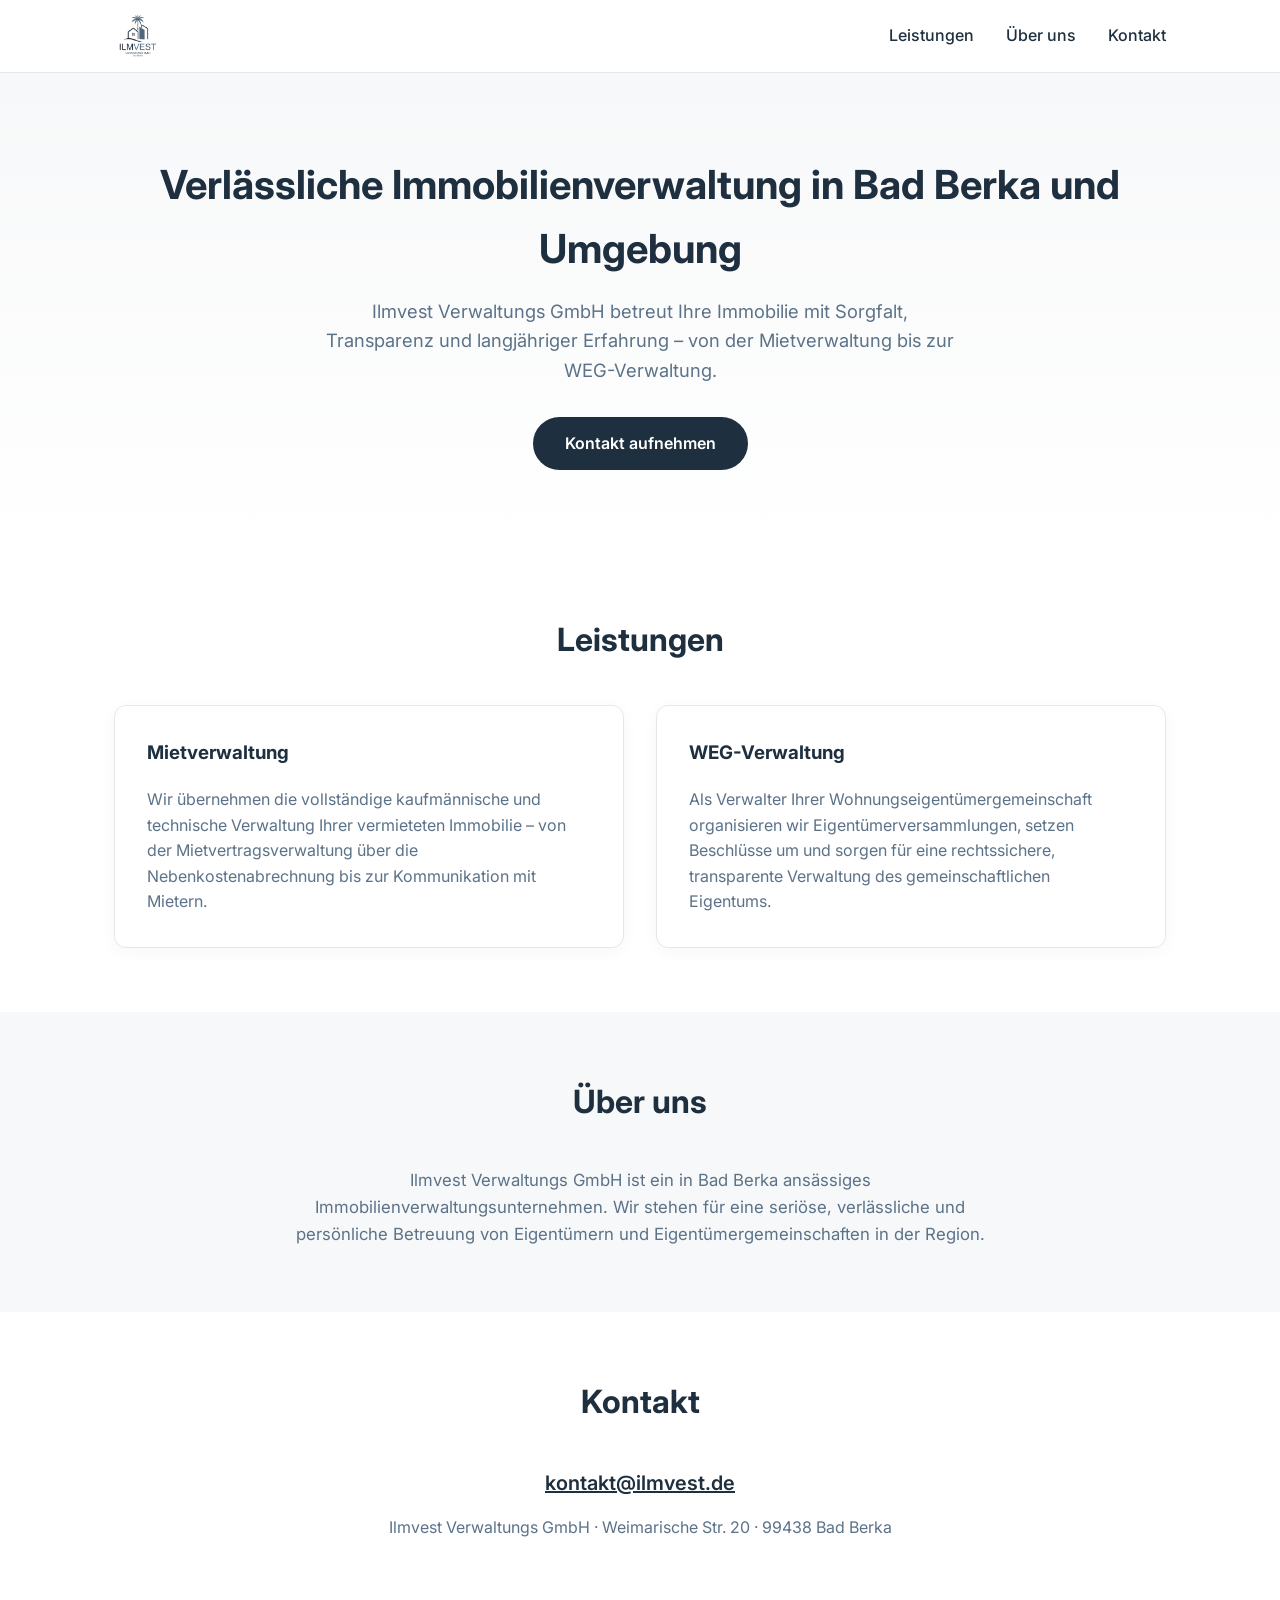
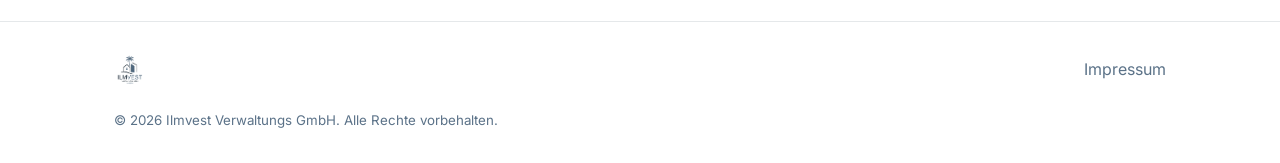
==== index.html @ 4a4e701b "Add homepage, Impressum page, and nav script Co-Authored-By: Claude Sonnet 5 <noreply@anthropic.com>" ====
<!DOCTYPE html>
<html lang="de">
<head>
  <meta charset="UTF-8">
  <meta name="viewport" content="width=device-width, initial-scale=1.0">
  <title>Ilmvest Verwaltungs GmbH – Immobilienverwaltung in Bad Berka</title>
  <meta name="description" content="Ilmvest Verwaltungs GmbH bietet verlässliche Mietverwaltung und WEG-Verwaltung in Bad Berka und Umgebung.">
  <link rel="preconnect" href="https://fonts.googleapis.com">
  <link rel="preconnect" href="https://fonts.gstatic.com" crossorigin>
  <link href="https://fonts.googleapis.com/css2?family=Inter:wght@400;500;600;700&display=swap" rel="stylesheet">
  <link rel="stylesheet" href="assets/style.css">
</head>
<body>
  <header class="site-header">
    <div class="container">
      <a class="logo" href="index.html">
        <img src="assets/logo.png" alt="Ilmvest Verwaltungs GmbH Logo">
      </a>
      <nav class="nav nav-desktop">
        <ul>
          <li><a href="#leistungen">Leistungen</a></li>
          <li><a href="#ueber-uns">Über uns</a></li>
          <li><a href="#kontakt">Kontakt</a></li>
        </ul>
      </nav>
      <details class="nav-mobile">
        <summary aria-label="Menü öffnen">☰</summary>
        <nav class="nav-mobile-panel">
          <a href="#leistungen">Leistungen</a>
          <a href="#ueber-uns">Über uns</a>
          <a href="#kontakt">Kontakt</a>
        </nav>
      </details>
    </div>
  </header>

  <main>
    <section class="hero">
      <div class="container">
        <h1>Verlässliche Immobilienverwaltung in Bad Berka und Umgebung</h1>
        <p>Ilmvest Verwaltungs GmbH betreut Ihre Immobilie mit Sorgfalt, Transparenz und langjähriger Erfahrung – von der Mietverwaltung bis zur WEG-Verwaltung.</p>
        <a class="btn" href="#kontakt">Kontakt aufnehmen</a>
      </div>
    </section>

    <section id="leistungen" class="section">
      <div class="container">
        <h2>Leistungen</h2>
        <div class="card-grid">
          <div class="card">
            <h3>Mietverwaltung</h3>
            <p>Wir übernehmen die vollständige kaufmännische und technische Verwaltung Ihrer vermieteten Immobilie – von der Mietvertragsverwaltung über die Nebenkostenabrechnung bis zur Kommunikation mit Mietern.</p>
          </div>
          <div class="card">
            <h3>WEG-Verwaltung</h3>
            <p>Als Verwalter Ihrer Wohnungseigentümergemeinschaft organisieren wir Eigentümerversammlungen, setzen Beschlüsse um und sorgen für eine rechtssichere, transparente Verwaltung des gemeinschaftlichen Eigentums.</p>
          </div>
        </div>
      </div>
    </section>

    <section id="ueber-uns" class="section section-alt">
      <div class="container">
        <h2>Über uns</h2>
        <p class="about-text">Ilmvest Verwaltungs GmbH ist ein in Bad Berka ansässiges Immobilienverwaltungsunternehmen. Wir stehen für eine seriöse, verlässliche und persönliche Betreuung von Eigentümern und Eigentümergemeinschaften in der Region.</p>
      </div>
    </section>

    <section id="kontakt" class="section contact">
      <div class="container">
        <h2>Kontakt</h2>
        <p><a class="email" href="mailto:kontakt@ilmvest.de">kontakt@ilmvest.de</a></p>
        <p class="address">Ilmvest Verwaltungs GmbH · Weimarische Str. 20 · 99438 Bad Berka</p>
      </div>
    </section>
  </main>

  <footer class="site-footer">
    <div class="container">
      <img src="assets/logo.png" alt="Ilmvest Verwaltungs GmbH Logo">
      <nav>
        <a href="impressum.html">Impressum</a>
      </nav>
      <small>&copy; 2026 Ilmvest Verwaltungs GmbH. Alle Rechte vorbehalten.</small>
    </div>
  </footer>

  <script src="assets/script.js"></script>
</body>
</html>
---- assets/style.css ----
:root {
  --color-primary: #1e2f3f;
  --color-accent: #5b7288;
  --color-bg: #ffffff;
  --color-bg-alt: #f7f8f9;
  --color-text: #1e2f3f;
  --color-text-muted: #5b7288;
  --font-base: "Inter", system-ui, -apple-system, "Segoe UI", sans-serif;
  --max-width: 1100px;
}

* {
  box-sizing: border-box;
}

body {
  margin: 0;
  font-family: var(--font-base);
  color: var(--color-text);
  background: var(--color-bg);
  line-height: 1.6;
}

img {
  max-width: 100%;
  display: block;
}

a {
  color: var(--color-accent);
}

.container {
  max-width: var(--max-width);
  margin: 0 auto;
  padding: 0 1.5rem;
}

/* Header */
.site-header {
  position: sticky;
  top: 0;
  background: var(--color-bg);
  border-bottom: 1px solid #e5e8ea;
  z-index: 10;
}

.site-header .container {
  display: flex;
  align-items: center;
  justify-content: space-between;
  padding-top: 0.75rem;
  padding-bottom: 0.75rem;
}

.site-header .logo img {
  height: 48px;
}

.nav ul {
  list-style: none;
  display: flex;
  gap: 2rem;
  margin: 0;
  padding: 0;
}

.nav a {
  text-decoration: none;
  color: var(--color-primary);
  font-weight: 500;
}

.nav a:hover {
  color: var(--color-accent);
}

/* Mobile nav uses <details>/<summary>, no JS required */
.nav-mobile {
  display: none;
  position: relative;
}

.nav-mobile summary {
  list-style: none;
  cursor: pointer;
  font-size: 1.75rem;
  line-height: 1;
  color: var(--color-primary);
}

.nav-mobile summary::-webkit-details-marker {
  display: none;
}

.nav-mobile[open] .nav-mobile-panel {
  display: flex;
}

.nav-mobile-panel {
  display: none;
  flex-direction: column;
  gap: 1rem;
  position: absolute;
  right: 0;
  top: 44px;
  background: var(--color-bg);
  border: 1px solid #e5e8ea;
  border-radius: 8px;
  padding: 1rem 1.5rem;
  box-shadow: 0 8px 24px rgba(30, 47, 63, 0.08);
  z-index: 20;
}

.nav-mobile-panel a {
  text-decoration: none;
  color: var(--color-primary);
  font-weight: 500;
}

@media (max-width: 768px) {
  .nav-desktop {
    display: none;
  }
  .nav-mobile {
    display: block;
  }
}

/* Hero */
.hero {
  padding: 5rem 0;
  text-align: center;
  background: linear-gradient(180deg, var(--color-bg-alt), var(--color-bg));
}

.hero h1 {
  font-size: 2.5rem;
  margin: 0 0 1rem;
  color: var(--color-primary);
}

.hero p {
  font-size: 1.15rem;
  color: var(--color-text-muted);
  max-width: 640px;
  margin: 0 auto 2rem;
}

.btn {
  display: inline-block;
  background: var(--color-primary);
  color: #fff;
  padding: 0.85rem 2rem;
  border-radius: 999px;
  text-decoration: none;
  font-weight: 600;
  transition: background 0.2s ease;
}

.btn:hover {
  background: var(--color-accent);
  color: #fff;
}

/* Sections */
.section {
  padding: 4rem 0;
}

.section-alt {
  background: var(--color-bg-alt);
}

.section h2 {
  font-size: 2rem;
  color: var(--color-primary);
  margin-top: 0;
  text-align: center;
  margin-bottom: 2.5rem;
}

/* Cards (Leistungen) */
.card-grid {
  display: grid;
  grid-template-columns: repeat(2, 1fr);
  gap: 2rem;
}

@media (max-width: 768px) {
  .card-grid {
    grid-template-columns: 1fr;
  }
}

.card {
  background: var(--color-bg);
  border: 1px solid #e5e8ea;
  border-radius: 12px;
  padding: 2rem;
  box-shadow: 0 4px 16px rgba(30, 47, 63, 0.04);
}

.card h3 {
  color: var(--color-primary);
  margin-top: 0;
}

.card p {
  color: var(--color-text-muted);
  margin-bottom: 0;
}

/* Über uns */
.about-text {
  max-width: 720px;
  margin: 0 auto;
  text-align: center;
  color: var(--color-text-muted);
  font-size: 1.05rem;
}

/* Kontakt */
.contact {
  text-align: center;
}

.contact a.email {
  font-size: 1.25rem;
  font-weight: 600;
  color: var(--color-primary);
}

.contact .address {
  margin-top: 0.5rem;
  color: var(--color-text-muted);
}

/* Footer */
.site-footer {
  border-top: 1px solid #e5e8ea;
  padding: 2rem 0;
}

.site-footer .container {
  display: flex;
  align-items: center;
  justify-content: space-between;
  flex-wrap: wrap;
  gap: 1rem;
}

.site-footer img {
  height: 32px;
}

.site-footer nav a {
  color: var(--color-text-muted);
  text-decoration: none;
  margin-left: 1.5rem;
}

.site-footer small {
  display: block;
  color: var(--color-text-muted);
  margin-top: 0.5rem;
  width: 100%;
}

/* Impressum page */
.legal h1 {
  color: var(--color-primary);
}

.legal h2 {
  color: var(--color-primary);
  font-size: 1.25rem;
  margin-top: 2rem;
}

.legal .placeholder {
  font-style: italic;
  color: #b23b3b;
}
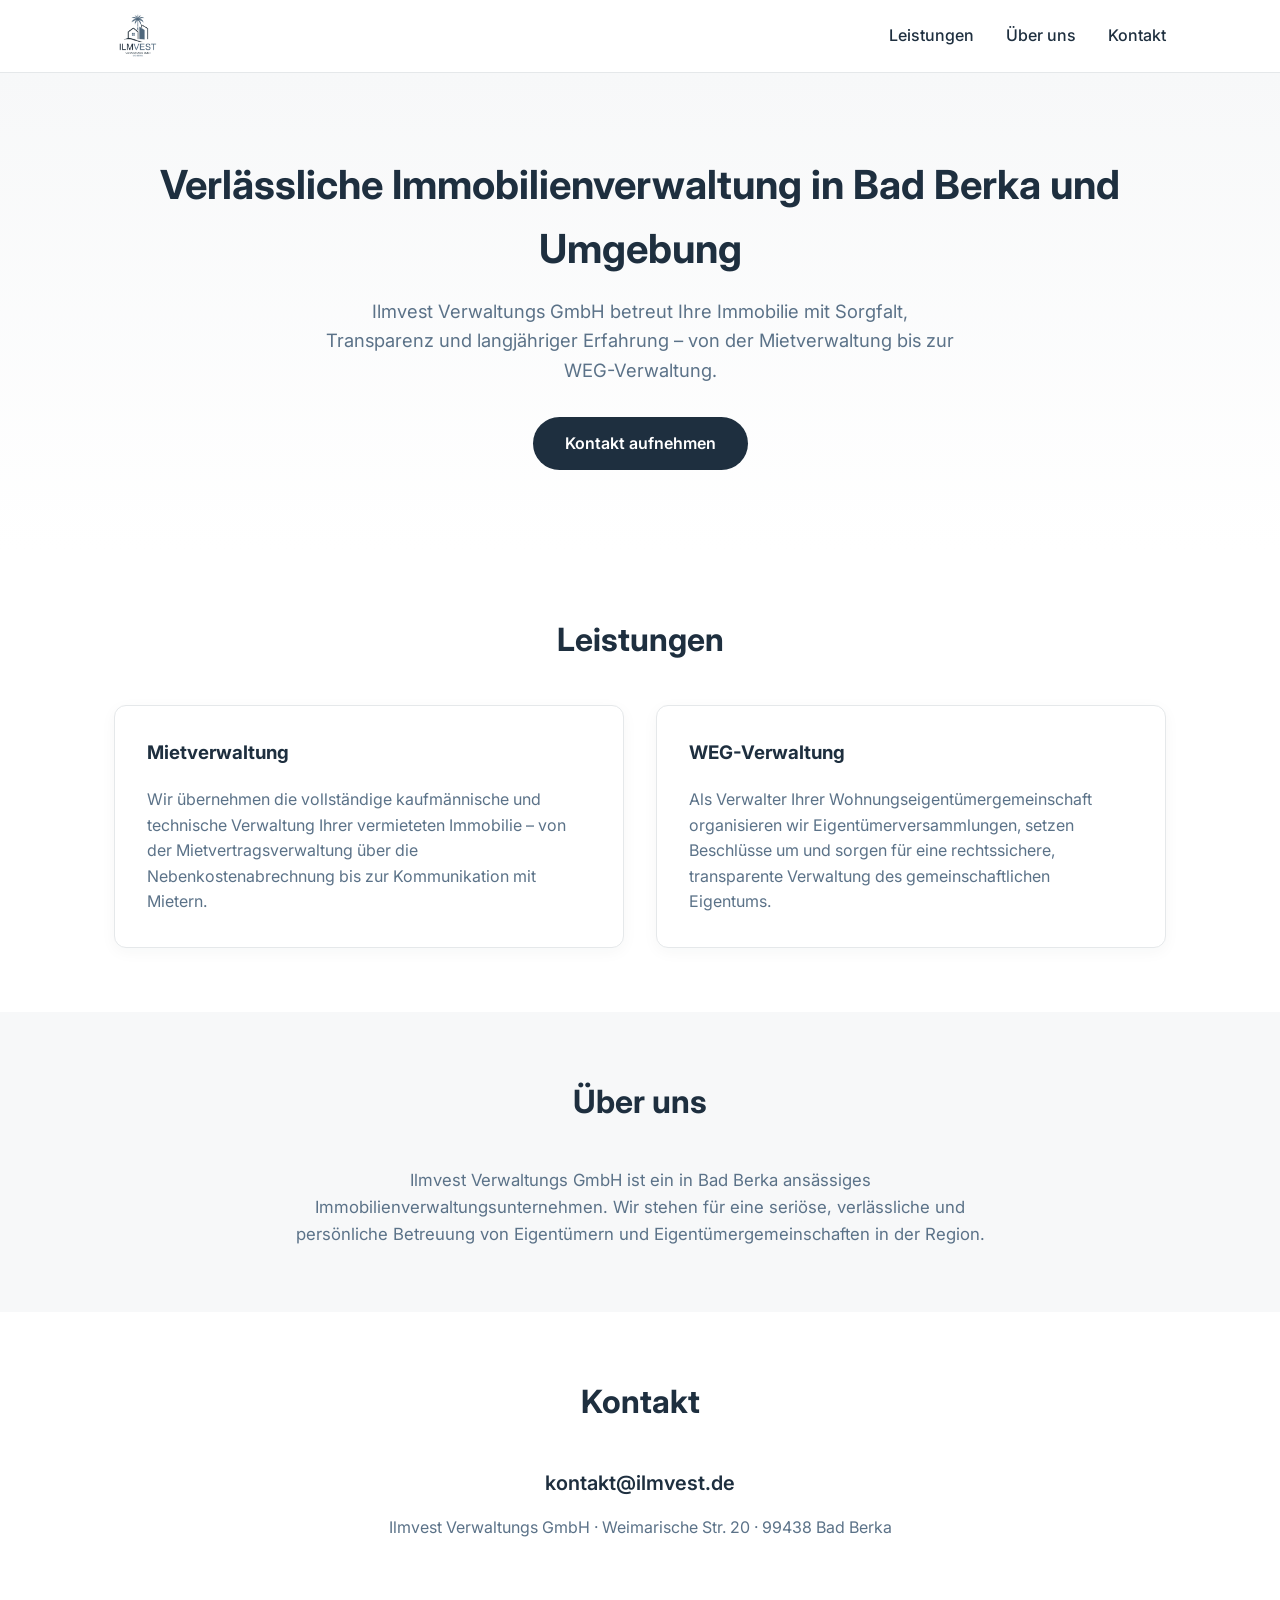
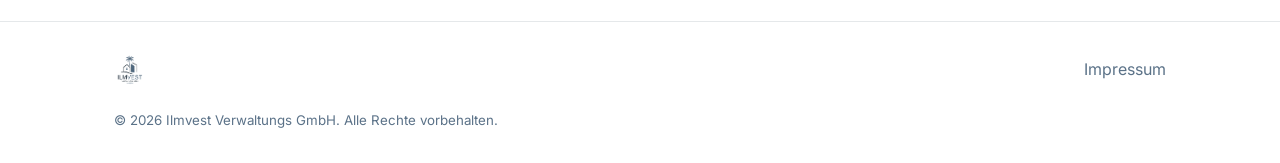
==== commit c46fadab: "Polish Impressum layout, add hover and scroll animations - Reformat Impressum as a bordered card wit" ====
--- a/index.html
+++ b/index.html
@@ -37,21 +37,21 @@
   <main>
     <section class="hero">
       <div class="container">
-        <h1>Verlässliche Immobilienverwaltung in Bad Berka und Umgebung</h1>
-        <p>Ilmvest Verwaltungs GmbH betreut Ihre Immobilie mit Sorgfalt, Transparenz und langjähriger Erfahrung – von der Mietverwaltung bis zur WEG-Verwaltung.</p>
-        <a class="btn" href="#kontakt">Kontakt aufnehmen</a>
+        <h1 class="reveal">Verlässliche Immobilienverwaltung in Bad Berka und Umgebung</h1>
+        <p class="reveal">Ilmvest Verwaltungs GmbH betreut Ihre Immobilie mit Sorgfalt, Transparenz und langjähriger Erfahrung – von der Mietverwaltung bis zur WEG-Verwaltung.</p>
+        <a class="btn reveal" href="#kontakt">Kontakt aufnehmen</a>
       </div>
     </section>
 
     <section id="leistungen" class="section">
       <div class="container">
-        <h2>Leistungen</h2>
+        <h2 class="reveal">Leistungen</h2>
         <div class="card-grid">
-          <div class="card">
+          <div class="card reveal">
             <h3>Mietverwaltung</h3>
             <p>Wir übernehmen die vollständige kaufmännische und technische Verwaltung Ihrer vermieteten Immobilie – von der Mietvertragsverwaltung über die Nebenkostenabrechnung bis zur Kommunikation mit Mietern.</p>
           </div>
-          <div class="card">
+          <div class="card reveal">
             <h3>WEG-Verwaltung</h3>
             <p>Als Verwalter Ihrer Wohnungseigentümergemeinschaft organisieren wir Eigentümerversammlungen, setzen Beschlüsse um und sorgen für eine rechtssichere, transparente Verwaltung des gemeinschaftlichen Eigentums.</p>
           </div>
@@ -61,16 +61,16 @@
 
     <section id="ueber-uns" class="section section-alt">
       <div class="container">
-        <h2>Über uns</h2>
-        <p class="about-text">Ilmvest Verwaltungs GmbH ist ein in Bad Berka ansässiges Immobilienverwaltungsunternehmen. Wir stehen für eine seriöse, verlässliche und persönliche Betreuung von Eigentümern und Eigentümergemeinschaften in der Region.</p>
+        <h2 class="reveal">Über uns</h2>
+        <p class="about-text reveal">Ilmvest Verwaltungs GmbH ist ein in Bad Berka ansässiges Immobilienverwaltungsunternehmen. Wir stehen für eine seriöse, verlässliche und persönliche Betreuung von Eigentümern und Eigentümergemeinschaften in der Region.</p>
       </div>
     </section>
 
     <section id="kontakt" class="section contact">
       <div class="container">
-        <h2>Kontakt</h2>
-        <p><a class="email" href="mailto:kontakt@ilmvest.de">kontakt@ilmvest.de</a></p>
-        <p class="address">Ilmvest Verwaltungs GmbH · Weimarische Str. 20 · 99438 Bad Berka</p>
+        <h2 class="reveal">Kontakt</h2>
+        <p class="reveal"><a class="email" href="mailto:kontakt@ilmvest.de">kontakt@ilmvest.de</a></p>
+        <p class="address reveal">Ilmvest Verwaltungs GmbH · Weimarische Str. 20 · 99438 Bad Berka</p>
       </div>
     </section>
   </main>
--- a/assets/style.css
+++ b/assets/style.css
@@ -13,12 +13,52 @@
   box-sizing: border-box;
 }
 
+html {
+  scroll-behavior: smooth;
+  scroll-padding-top: 84px;
+}
+
+@media (prefers-reduced-motion: reduce) {
+  html {
+    scroll-behavior: auto;
+  }
+  * {
+    animation-duration: 0.01ms !important;
+    transition-duration: 0.01ms !important;
+  }
+}
+
 body {
   margin: 0;
   font-family: var(--font-base);
   color: var(--color-text);
   background: var(--color-bg);
   line-height: 1.6;
+}
+
+/* Scroll-reveal: only active once JS has confirmed and set up the observer,
+   so content stays fully visible with JS disabled. */
+.js .reveal {
+  opacity: 0;
+  transform: translateY(24px);
+  transition: opacity 0.7s ease, transform 0.7s ease;
+}
+
+.js .reveal.is-visible {
+  opacity: 1;
+  transform: translateY(0);
+}
+
+.hero p.reveal {
+  transition-delay: 0.1s;
+}
+
+.hero .btn.reveal {
+  transition-delay: 0.2s;
+}
+
+.card-grid .card:nth-child(2) {
+  transition-delay: 0.12s;
 }
 
 img {
@@ -55,6 +95,11 @@
 
 .site-header .logo img {
   height: 48px;
+  transition: transform 0.25s ease;
+}
+
+.site-header .logo:hover img {
+  transform: scale(1.04);
 }
 
 .nav ul {
@@ -66,13 +111,30 @@
 }
 
 .nav a {
+  position: relative;
   text-decoration: none;
   color: var(--color-primary);
   font-weight: 500;
+  transition: color 0.2s ease;
+}
+
+.nav a::after {
+  content: "";
+  position: absolute;
+  left: 0;
+  bottom: -4px;
+  width: 0%;
+  height: 2px;
+  background: var(--color-accent);
+  transition: width 0.25s ease;
 }
 
 .nav a:hover {
   color: var(--color-accent);
+}
+
+.nav a:hover::after {
+  width: 100%;
 }
 
 /* Mobile nav uses <details>/<summary>, no JS required */
@@ -116,6 +178,12 @@
   text-decoration: none;
   color: var(--color-primary);
   font-weight: 500;
+  transition: color 0.2s ease, padding-left 0.2s ease;
+}
+
+.nav-mobile-panel a:hover {
+  color: var(--color-accent);
+  padding-left: 0.25rem;
 }
 
 @media (max-width: 768px) {
@@ -138,6 +206,13 @@
   font-size: 2.5rem;
   margin: 0 0 1rem;
   color: var(--color-primary);
+  overflow-wrap: break-word;
+}
+
+@media (max-width: 480px) {
+  .hero h1 {
+    font-size: 1.85rem;
+  }
 }
 
 .hero p {
@@ -155,12 +230,14 @@
   border-radius: 999px;
   text-decoration: none;
   font-weight: 600;
-  transition: background 0.2s ease;
+  transition: background 0.25s ease, transform 0.25s ease, box-shadow 0.25s ease;
 }
 
 .btn:hover {
   background: var(--color-accent);
   color: #fff;
+  transform: translateY(-2px);
+  box-shadow: 0 10px 24px rgba(30, 47, 63, 0.18);
 }
 
 /* Sections */
@@ -199,11 +276,23 @@
   border-radius: 12px;
   padding: 2rem;
   box-shadow: 0 4px 16px rgba(30, 47, 63, 0.04);
+  transition: transform 0.3s ease, box-shadow 0.3s ease, border-color 0.3s ease;
+}
+
+.card:hover {
+  transform: translateY(-6px);
+  border-color: var(--color-accent);
+  box-shadow: 0 16px 32px rgba(30, 47, 63, 0.1);
 }
 
 .card h3 {
   color: var(--color-primary);
   margin-top: 0;
+  transition: color 0.3s ease;
+}
+
+.card:hover h3 {
+  color: var(--color-accent);
 }
 
 .card p {
@@ -229,6 +318,14 @@
   font-size: 1.25rem;
   font-weight: 600;
   color: var(--color-primary);
+  text-decoration: none;
+  border-bottom: 2px solid transparent;
+  transition: color 0.2s ease, border-color 0.2s ease;
+}
+
+.contact a.email:hover {
+  color: var(--color-accent);
+  border-color: var(--color-accent);
 }
 
 .contact .address {
@@ -258,6 +355,11 @@
   color: var(--color-text-muted);
   text-decoration: none;
   margin-left: 1.5rem;
+  transition: color 0.2s ease;
+}
+
+.site-footer nav a:hover {
+  color: var(--color-accent);
 }
 
 .site-footer small {
@@ -270,15 +372,86 @@
 /* Impressum page */
 .legal h1 {
   color: var(--color-primary);
-}
-
-.legal h2 {
-  color: var(--color-primary);
-  font-size: 1.25rem;
+  margin-bottom: 2rem;
+}
+
+.legal-card {
+  max-width: 720px;
+  margin: 0 auto;
+  background: var(--color-bg);
+  border: 1px solid #e5e8ea;
+  border-radius: 16px;
+  box-shadow: 0 4px 20px rgba(30, 47, 63, 0.05);
+  overflow: hidden;
+}
+
+.legal-row {
+  display: grid;
+  grid-template-columns: 180px 1fr;
+  gap: 1rem 2rem;
+  padding: 1.5rem 2rem;
+  border-bottom: 1px solid #eef0f2;
+}
+
+.legal-row:last-child {
+  border-bottom: none;
+}
+
+@media (max-width: 560px) {
+  .legal-row {
+    grid-template-columns: 1fr;
+    gap: 0.35rem;
+    padding: 1.25rem 1.5rem;
+  }
+}
+
+.legal-label {
+  color: var(--color-primary);
+  font-weight: 600;
+  font-size: 0.95rem;
+}
+
+.legal-value {
+  color: var(--color-text-muted);
+}
+
+.legal-value a {
+  color: var(--color-accent);
+}
+
+.legal-value p {
+  margin: 0 0 0.75rem;
+}
+
+.legal-value p:last-child {
+  margin-bottom: 0;
+}
+
+.legal .placeholder {
+  display: inline-block;
+  font-style: italic;
+  font-size: 0.9rem;
+  color: var(--color-accent);
+  background: rgba(91, 114, 136, 0.08);
+  border: 1px dashed rgba(91, 114, 136, 0.4);
+  border-radius: 6px;
+  padding: 0.15rem 0.6rem;
+}
+
+.legal-note {
+  max-width: 720px;
+  margin: 3rem auto 0;
+}
+
+.legal-note h2 {
+  color: var(--color-primary);
+  font-size: 1.1rem;
   margin-top: 2rem;
-}
-
-.legal .placeholder {
-  font-style: italic;
-  color: #b23b3b;
-}
+  margin-bottom: 0.5rem;
+  text-align: left;
+}
+
+.legal-note p {
+  color: var(--color-text-muted);
+  text-align: left;
+}
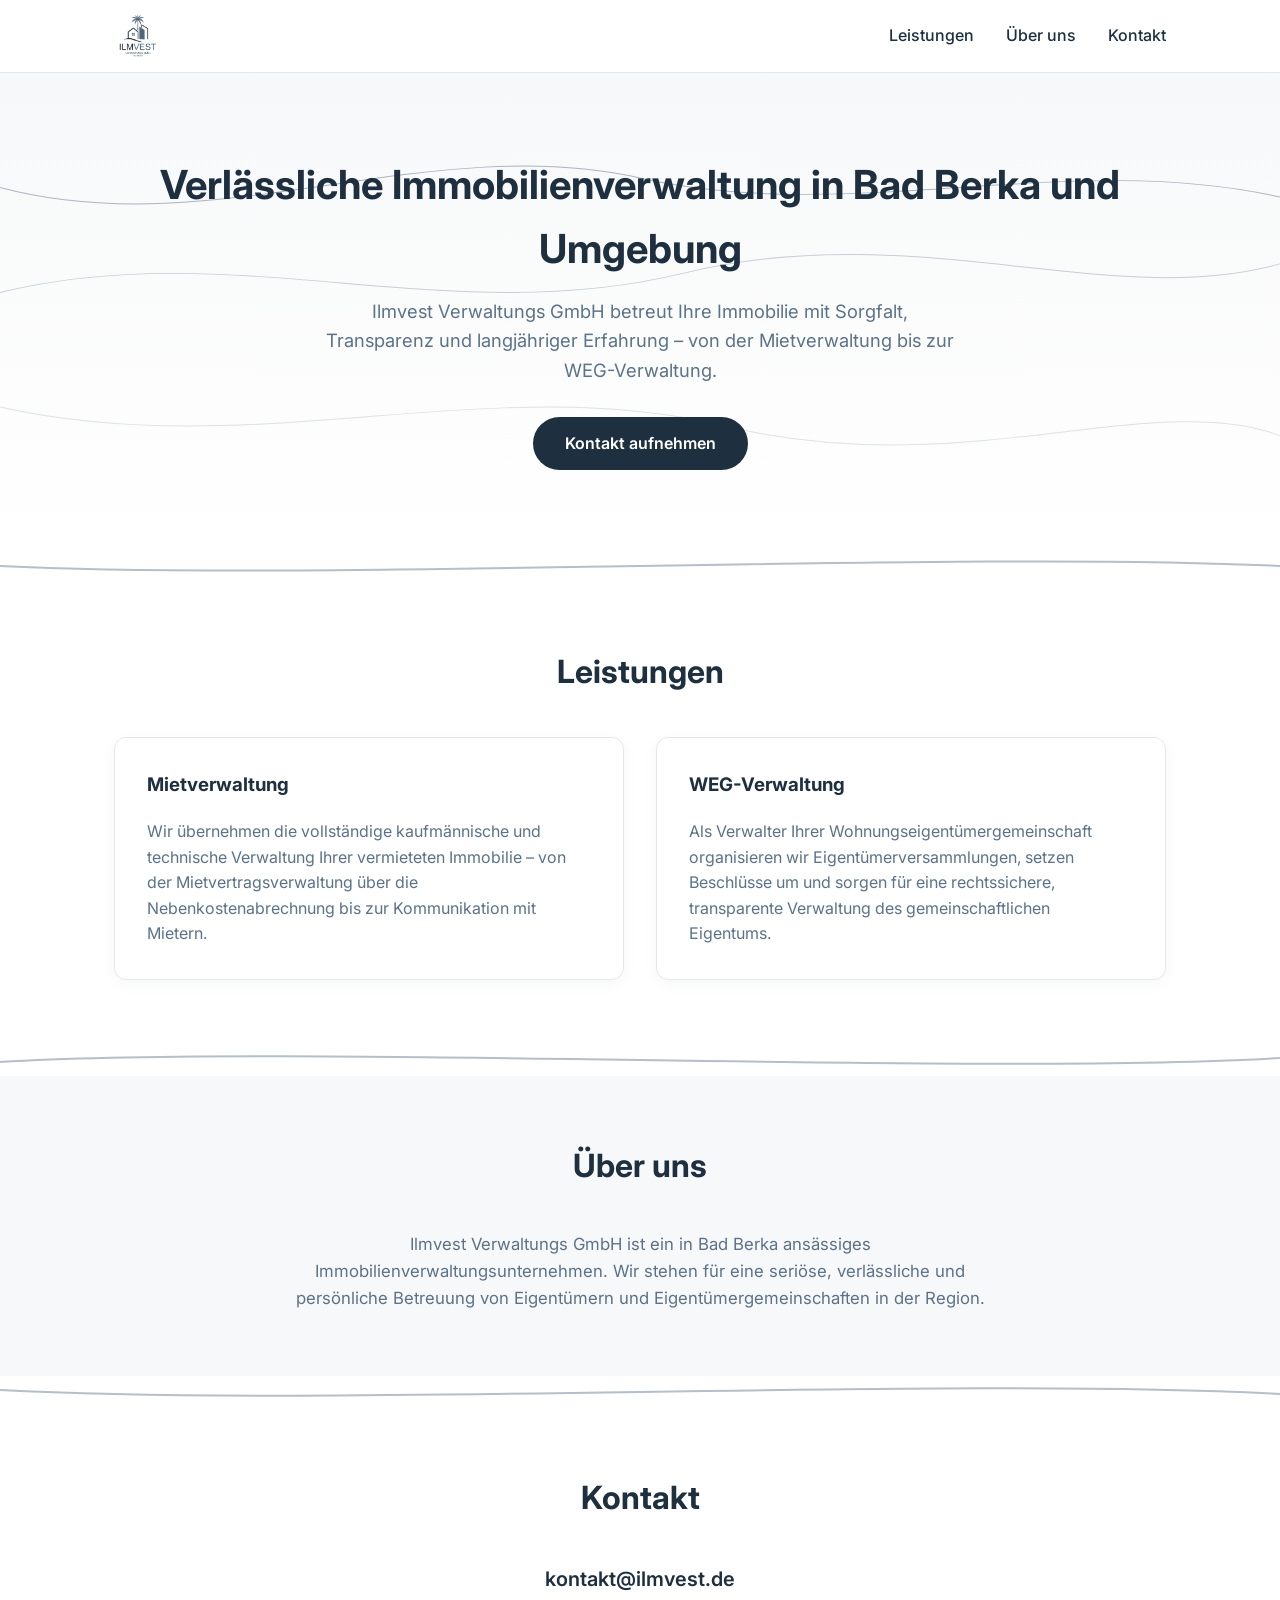
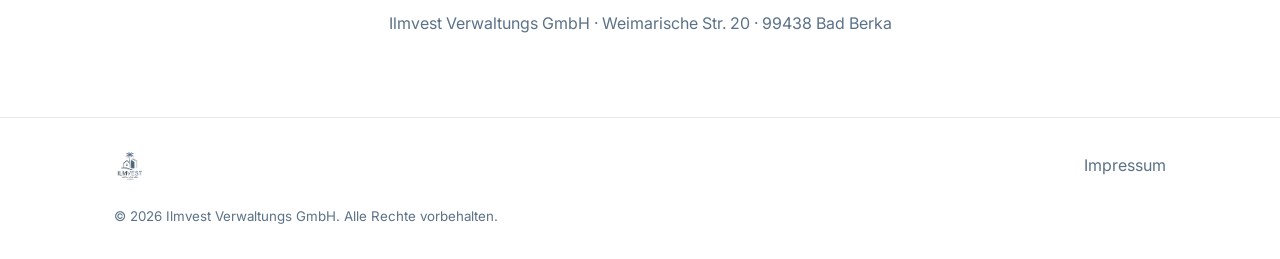
==== commit 5c3fa8f4: "Add river-inspired wave motifs to reinforce the Ilm name - Thin wavy SVG dividers between sections, " ====
--- a/index.html
+++ b/index.html
@@ -36,12 +36,23 @@
 
   <main>
     <section class="hero">
+      <svg class="hero-waves" viewBox="0 0 1200 500" preserveAspectRatio="none" aria-hidden="true" focusable="false">
+        <path d="M0,120 C200,180 400,60 600,110 C800,160 1000,80 1200,130" style="opacity:0.5"></path>
+        <path d="M0,230 C220,170 420,270 640,210 C860,150 1040,250 1200,200" style="opacity:0.32"></path>
+        <path d="M0,350 C240,410 460,310 680,370 C900,430 1080,330 1200,380" style="opacity:0.2"></path>
+      </svg>
       <div class="container">
         <h1 class="reveal">Verlässliche Immobilienverwaltung in Bad Berka und Umgebung</h1>
         <p class="reveal">Ilmvest Verwaltungs GmbH betreut Ihre Immobilie mit Sorgfalt, Transparenz und langjähriger Erfahrung – von der Mietverwaltung bis zur WEG-Verwaltung.</p>
         <a class="btn reveal" href="#kontakt">Kontakt aufnehmen</a>
       </div>
     </section>
+
+    <div class="wave-divider" aria-hidden="true">
+      <svg viewBox="0 0 1200 32" preserveAspectRatio="none">
+        <path d="M0,16 C300,32 900,0 1200,16"></path>
+      </svg>
+    </div>
 
     <section id="leistungen" class="section">
       <div class="container">
@@ -59,12 +70,24 @@
       </div>
     </section>
 
+    <div class="wave-divider" aria-hidden="true">
+      <svg viewBox="0 0 1200 32" preserveAspectRatio="none">
+        <path d="M0,18 C280,0 920,32 1200,14"></path>
+      </svg>
+    </div>
+
     <section id="ueber-uns" class="section section-alt">
       <div class="container">
         <h2 class="reveal">Über uns</h2>
         <p class="about-text reveal">Ilmvest Verwaltungs GmbH ist ein in Bad Berka ansässiges Immobilienverwaltungsunternehmen. Wir stehen für eine seriöse, verlässliche und persönliche Betreuung von Eigentümern und Eigentümergemeinschaften in der Region.</p>
       </div>
     </section>
+
+    <div class="wave-divider" aria-hidden="true">
+      <svg viewBox="0 0 1200 32" preserveAspectRatio="none">
+        <path d="M0,14 C320,32 880,0 1200,18"></path>
+      </svg>
+    </div>
 
     <section id="kontakt" class="section contact">
       <div class="container">
--- a/assets/style.css
+++ b/assets/style.css
@@ -197,9 +197,30 @@
 
 /* Hero */
 .hero {
+  position: relative;
   padding: 5rem 0;
   text-align: center;
   background: linear-gradient(180deg, var(--color-bg-alt), var(--color-bg));
+  overflow: hidden;
+}
+
+.hero-waves {
+  position: absolute;
+  inset: 0;
+  width: 100%;
+  height: 100%;
+  z-index: 0;
+  pointer-events: none;
+}
+
+.hero-waves path {
+  fill: none;
+  stroke: var(--color-accent);
+}
+
+.hero .container {
+  position: relative;
+  z-index: 1;
 }
 
 .hero h1 {
@@ -240,6 +261,29 @@
   box-shadow: 0 10px 24px rgba(30, 47, 63, 0.18);
 }
 
+/* Wave divider — echoes the flowing line under the house in the logo,
+   used as a soft transition between sections instead of a hard edge. */
+.wave-divider {
+  display: block;
+  width: 100%;
+  height: 32px;
+  line-height: 0;
+}
+
+.wave-divider svg {
+  width: 100%;
+  height: 100%;
+  display: block;
+}
+
+.wave-divider path {
+  fill: none;
+  stroke: var(--color-accent);
+  stroke-width: 2;
+  opacity: 0.45;
+  vector-effect: non-scaling-stroke;
+}
+
 /* Sections */
 .section {
   padding: 4rem 0;
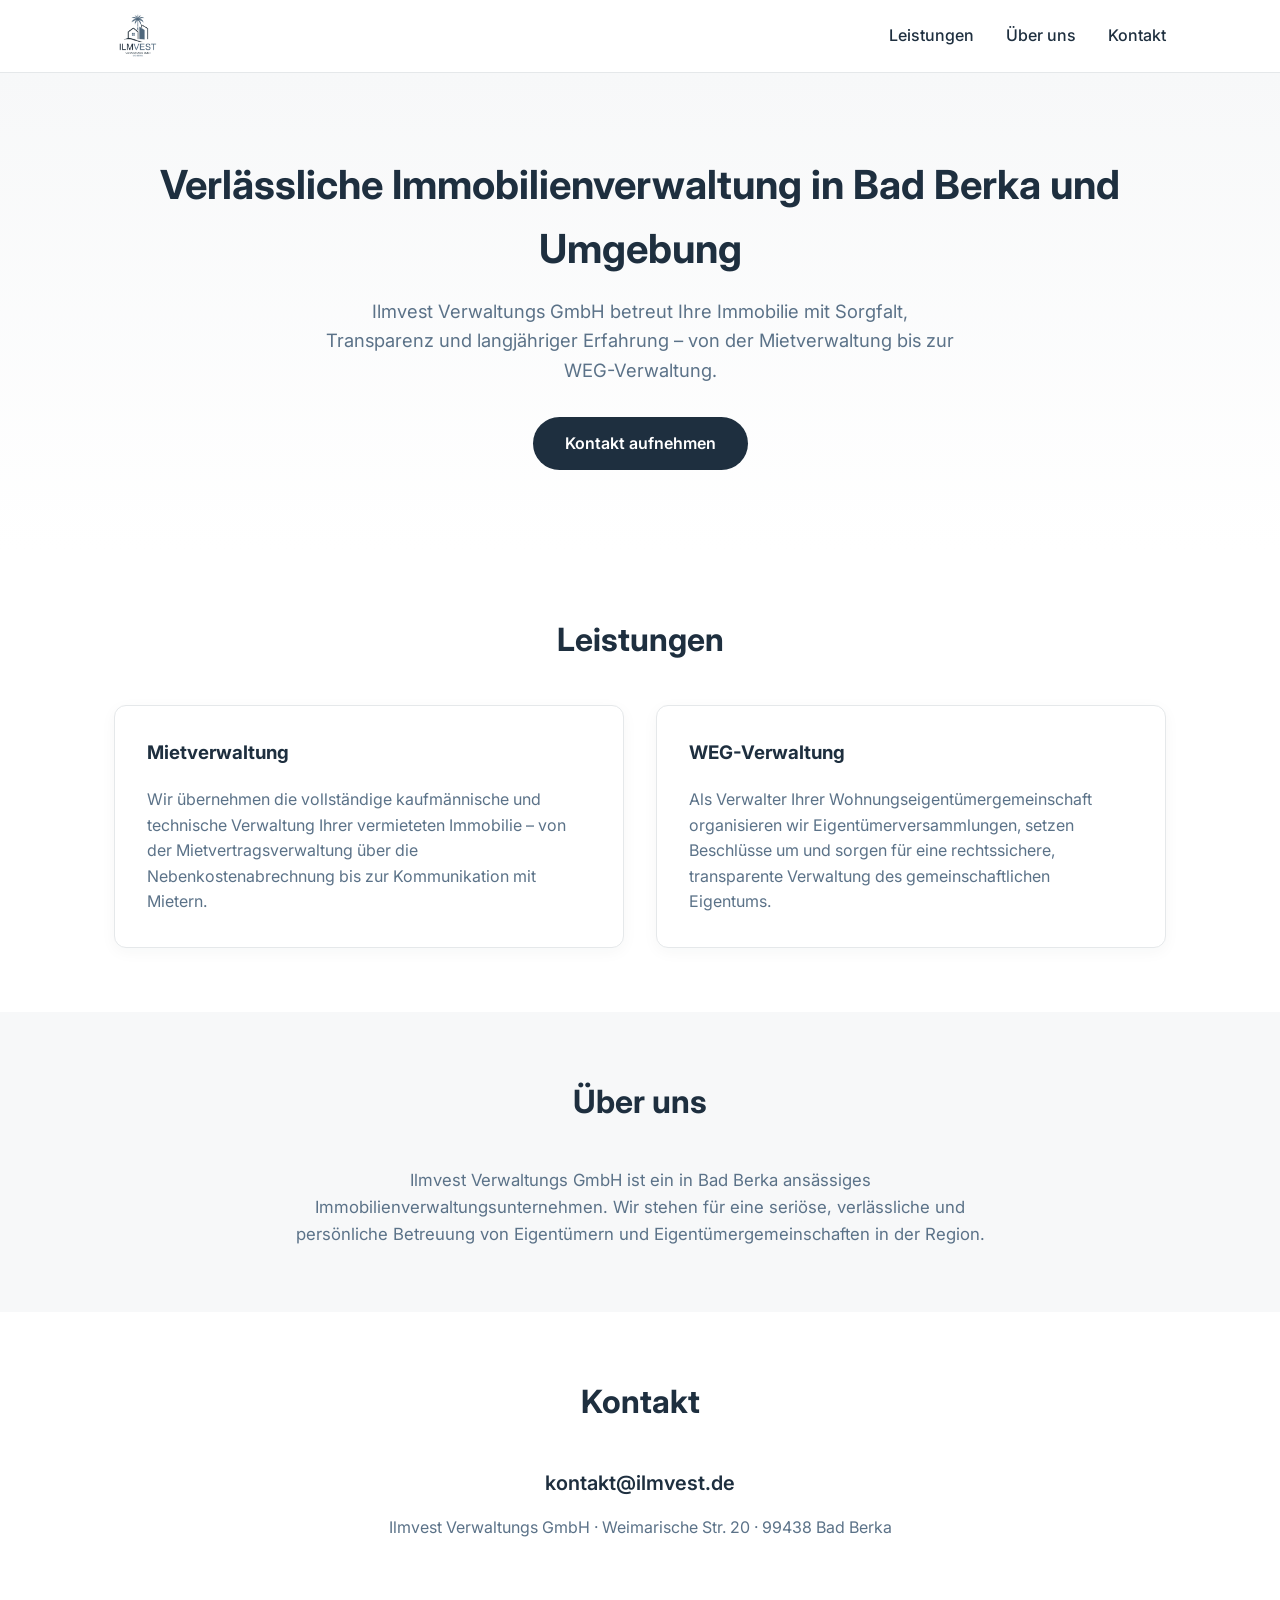
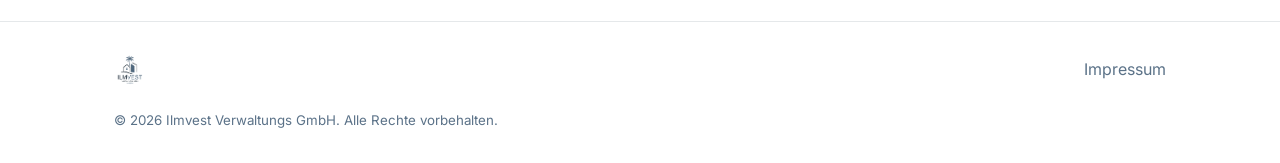
==== commit 053aa41f: "Revert "Add river-inspired wave motifs to reinforce the Ilm name" This reverts commit 5c3fa8f43afb94" ====
--- a/index.html
+++ b/index.html
@@ -36,23 +36,12 @@
 
   <main>
     <section class="hero">
-      <svg class="hero-waves" viewBox="0 0 1200 500" preserveAspectRatio="none" aria-hidden="true" focusable="false">
-        <path d="M0,120 C200,180 400,60 600,110 C800,160 1000,80 1200,130" style="opacity:0.5"></path>
-        <path d="M0,230 C220,170 420,270 640,210 C860,150 1040,250 1200,200" style="opacity:0.32"></path>
-        <path d="M0,350 C240,410 460,310 680,370 C900,430 1080,330 1200,380" style="opacity:0.2"></path>
-      </svg>
       <div class="container">
         <h1 class="reveal">Verlässliche Immobilienverwaltung in Bad Berka und Umgebung</h1>
         <p class="reveal">Ilmvest Verwaltungs GmbH betreut Ihre Immobilie mit Sorgfalt, Transparenz und langjähriger Erfahrung – von der Mietverwaltung bis zur WEG-Verwaltung.</p>
         <a class="btn reveal" href="#kontakt">Kontakt aufnehmen</a>
       </div>
     </section>
-
-    <div class="wave-divider" aria-hidden="true">
-      <svg viewBox="0 0 1200 32" preserveAspectRatio="none">
-        <path d="M0,16 C300,32 900,0 1200,16"></path>
-      </svg>
-    </div>
 
     <section id="leistungen" class="section">
       <div class="container">
@@ -70,24 +59,12 @@
       </div>
     </section>
 
-    <div class="wave-divider" aria-hidden="true">
-      <svg viewBox="0 0 1200 32" preserveAspectRatio="none">
-        <path d="M0,18 C280,0 920,32 1200,14"></path>
-      </svg>
-    </div>
-
     <section id="ueber-uns" class="section section-alt">
       <div class="container">
         <h2 class="reveal">Über uns</h2>
         <p class="about-text reveal">Ilmvest Verwaltungs GmbH ist ein in Bad Berka ansässiges Immobilienverwaltungsunternehmen. Wir stehen für eine seriöse, verlässliche und persönliche Betreuung von Eigentümern und Eigentümergemeinschaften in der Region.</p>
       </div>
     </section>
-
-    <div class="wave-divider" aria-hidden="true">
-      <svg viewBox="0 0 1200 32" preserveAspectRatio="none">
-        <path d="M0,14 C320,32 880,0 1200,18"></path>
-      </svg>
-    </div>
 
     <section id="kontakt" class="section contact">
       <div class="container">
--- a/assets/style.css
+++ b/assets/style.css
@@ -197,30 +197,9 @@
 
 /* Hero */
 .hero {
-  position: relative;
   padding: 5rem 0;
   text-align: center;
   background: linear-gradient(180deg, var(--color-bg-alt), var(--color-bg));
-  overflow: hidden;
-}
-
-.hero-waves {
-  position: absolute;
-  inset: 0;
-  width: 100%;
-  height: 100%;
-  z-index: 0;
-  pointer-events: none;
-}
-
-.hero-waves path {
-  fill: none;
-  stroke: var(--color-accent);
-}
-
-.hero .container {
-  position: relative;
-  z-index: 1;
 }
 
 .hero h1 {
@@ -261,29 +240,6 @@
   box-shadow: 0 10px 24px rgba(30, 47, 63, 0.18);
 }
 
-/* Wave divider — echoes the flowing line under the house in the logo,
-   used as a soft transition between sections instead of a hard edge. */
-.wave-divider {
-  display: block;
-  width: 100%;
-  height: 32px;
-  line-height: 0;
-}
-
-.wave-divider svg {
-  width: 100%;
-  height: 100%;
-  display: block;
-}
-
-.wave-divider path {
-  fill: none;
-  stroke: var(--color-accent);
-  stroke-width: 2;
-  opacity: 0.45;
-  vector-effect: non-scaling-stroke;
-}
-
 /* Sections */
 .section {
   padding: 4rem 0;
